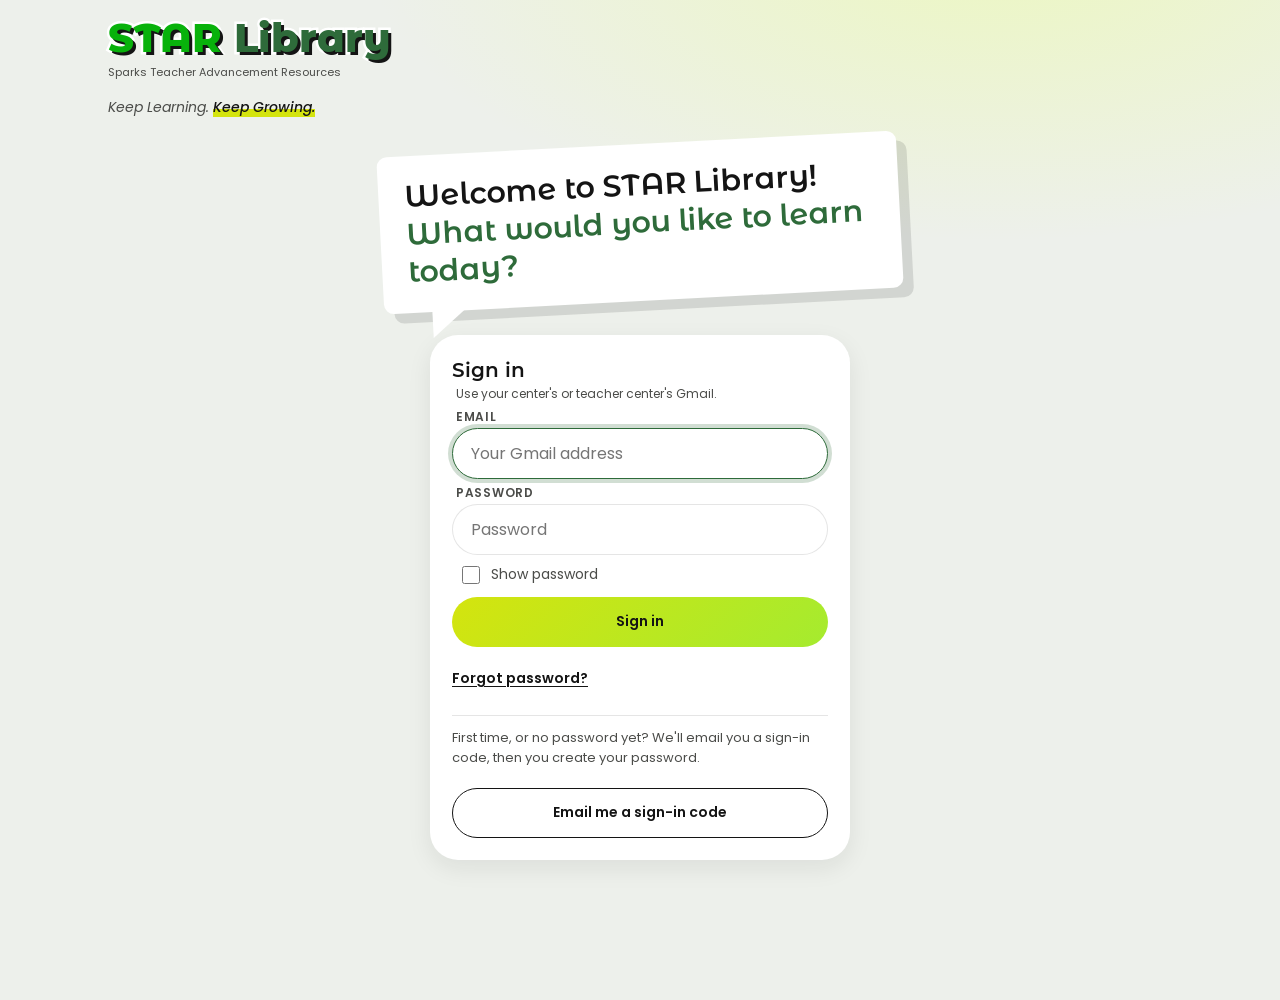
==== staging/index.html @ 4adad446 "Deploy staging c9ae829" ====
<!DOCTYPE html>
<html lang="en">
<head>
<meta charset="utf-8">
<meta name="viewport" content="width=device-width, initial-scale=1, viewport-fit=cover">
<title>STAR Library</title>
<meta name="description" content="Sparks Teacher Advancement Resources">
<meta name="theme-color" content="#1F3D2B">
<link rel="manifest" href="manifest.webmanifest">
<link rel="icon" type="image/png" href="img/favicon.png">
<link rel="apple-touch-icon" href="img/apple-touch-icon.png">
<meta name="apple-mobile-web-app-capable" content="yes">
<meta name="apple-mobile-web-app-title" content="STAR">
<link rel="preconnect" href="https://fonts.googleapis.com">
<link rel="preconnect" href="https://fonts.gstatic.com" crossorigin>
<link href="https://fonts.googleapis.com/css2?family=Montserrat+Alternates:wght@600;700;800&family=Poppins:ital,wght@0,400;0,500;0,600;0,700;1,400;1,500&display=swap" rel="stylesheet">
<script src="config.js"></script>
<script>(function(){try{var t=localStorage.getItem((window.STAR_CONFIG&&STAR_CONFIG.prefix||'starlib-')+'theme');document.documentElement.setAttribute('data-theme',t==='forest'||t==='sage'?t:'light')}catch(e){document.documentElement.setAttribute('data-theme','light')}})();</script>
<link rel="stylesheet" href="css/app.css">
<link rel="stylesheet" href="css/viewer.css">
</head>
<body>
<div class="page">
 <header class="bar">
  <a class="logo" href="#/" aria-label="STAR Library home" style="text-decoration:none"><span class="wm">STAR <span>Library</span></span><span class="full">Sparks Teacher Advancement Resources</span></a>
  <div class="me" id="me" hidden>
   <button type="button" class="av" id="av" aria-haspopup="true" aria-expanded="false" aria-controls="me-pop" aria-label="Your account"></button>
   <div class="me-pop" id="me-pop" hidden>
    <b id="me-name"></b><small id="me-email"></small>
    <div class="thm" role="radiogroup" aria-labelledby="thm-h"><span class="thm-h" id="thm-h">Theme</span>
     <button type="button" role="radio" data-t="light" aria-checked="true"><span class="sw" style="background:#EDF0EB;box-shadow:inset -10px -10px 0 #C6E625"></span>Light</button>
     <button type="button" role="radio" data-t="forest" aria-checked="false"><span class="sw" style="background:#2A4A29;box-shadow:inset -10px -10px 0 #C5D97A"></span>Forest</button>
     <button type="button" role="radio" data-t="sage" aria-checked="false"><span class="sw" style="background:#DDE7DA;box-shadow:inset -10px -10px 0 #090D08"></span>Sage</button>
    </div>
    <button type="button" class="signout" id="install-btn" hidden style="color:var(--ink)">Install STAR on this phone</button>
    <button type="button" class="signout" id="signout">Sign out</button>
   </div>
  </div>
 </header>
 <p class="motto">Keep Learning. <b>Keep Growing.</b></p>
 <p class="offline" id="offline" role="status" hidden>You're offline. You can still browse; trainings open when you're back online.</p>
 <p class="boot" id="boot" role="status">Opening STAR Library…</p>

 <section class="gate" id="gate" hidden aria-labelledby="g-h">
  <div class="bubble"><p>Welcome to STAR Library!<br><span>What would you like to learn today?</span></p></div>
  <div class="gcard">
   <form id="g1" novalidate>
    <h2 id="g-h">Sign in</h2>
    <p class="muted sm" style="margin:2px 4px 0">Use your center's or teacher center's Gmail.</p>
    <label class="lbl" for="g-email">Email</label>
    <input id="g-email" type="email" inputmode="email" autocomplete="username" placeholder="Your Gmail address">
    <label class="lbl" for="g-pw">Password</label>
    <input id="g-pw" type="password" autocomplete="current-password" placeholder="Password">
    <label class="gshow"><input type="checkbox" id="g-show"> Show password</label>
    <p class="gerr" id="g-e1" role="alert" hidden></p>
    <button type="submit" class="btn" id="g-in">Sign in</button>
    <div class="glinks"><button type="button" class="glink" id="g-forgot">Forgot password?</button></div>
    <div class="gfirst"><p style="margin:0 0 10px">First time, or no password yet? We'll email you a sign-in code, then you create your password.</p>
     <button type="button" class="btn line" id="g-send">Email me a sign-in code</button></div>
   </form>
   <form id="g2" novalidate hidden>
    <h2>Check your inbox</h2>
    <p class="muted sm" style="margin:4px"><span id="g2-why"></span> <b id="g-to"></b>. It works for 10 minutes. Check Spam if you can't see it.</p>
    <input id="g-code" class="codein" type="text" inputmode="numeric" autocomplete="one-time-code" maxlength="6" placeholder="••••••" aria-label="6-digit code">
    <p class="gerr" id="g-e2" role="alert" hidden></p><p class="gok" id="g-ok" role="status" hidden></p>
    <button type="submit" class="btn" id="g-go">Continue</button>
    <div class="glinks"><button type="button" class="glink" id="g-back">Use a different email</button><button type="button" class="glink" id="g-again">Send a new code</button></div>
   </form>
   <form id="g3" novalidate hidden>
    <h2 id="g3-h">Create your password</h2>
    <p class="muted sm" style="margin:4px">At least 8 characters. You'll use it to sign in next time.</p>
    <input id="g3-user" type="email" autocomplete="username" hidden tabindex="-1" aria-hidden="true">
    <input id="g-new" type="password" autocomplete="new-password" placeholder="New password" aria-label="New password">
    <input id="g-new2" type="password" autocomplete="new-password" placeholder="Type it again" aria-label="Type the new password again" style="margin-top:10px">
    <label class="gshow"><input type="checkbox" id="g3-show"> Show password</label>
    <p class="gerr" id="g-e3" role="alert" hidden></p>
    <button type="submit" class="btn" id="g-save">Save and sign in</button>
   </form>
  </div>
 </section>

 <main id="view" hidden></main>
</div>

<nav class="nav" id="nav" aria-label="Main menu" hidden>
 <a href="#/" data-nav="home"><svg width="22" height="22" viewBox="0 0 24 24" fill="none" stroke="currentColor" stroke-width="2" stroke-linecap="round" stroke-linejoin="round" aria-hidden="true"><path d="M3 11l9-7 9 7v9a1 1 0 01-1 1h-5v-6H9v6H4a1 1 0 01-1-1z"/></svg>Home</a>
 <a href="#/curriculum" data-nav="curriculum"><svg width="22" height="22" viewBox="0 0 24 24" fill="none" stroke="currentColor" stroke-width="2" stroke-linecap="round" stroke-linejoin="round" aria-hidden="true"><path d="M4 5h6a2 2 0 012 2v12a2 2 0 00-2-2H4zM20 5h-6a2 2 0 00-2 2v12a2 2 0 012-2h6z"/></svg>Curriculum</a>
 <a href="#/me" data-nav="me"><svg width="22" height="22" viewBox="0 0 24 24" fill="none" stroke="currentColor" stroke-width="2" stroke-linecap="round" stroke-linejoin="round" aria-hidden="true"><circle cx="12" cy="8" r="4"/><path d="M4 21c0-4 4-6 8-6s8 2 8 6"/></svg>My page</a>
</nav>

<div id="deck" role="dialog" aria-modal="true" aria-labelledby="dk-title" hidden></div>
<div class="toast" id="toast" role="status" aria-live="polite" hidden></div>

<script src="js/api.js"></script>
<script src="js/viewer.js"></script>
<script src="js/app.js"></script>
<script>
if ('serviceWorker' in navigator && location.protocol === 'https:') {
  addEventListener('load', function () { navigator.serviceWorker.register('sw.js').catch(function () {}); });
}
</script>
</body>
</html>
---- staging/css/app.css ----
/* STAR Library app. Fonts: Montserrat Alternates (logo, headings) + Poppins (everything else).
   Browsing uses the book/library look; My profile uses clean cards. Themes: Light (default), Forest, Sage. */
:root,:root[data-theme="light"]{
 --bg:radial-gradient(900px 420px at 78% -6%,#ECF7C1 0%,#ECF7C100 70%),#EDF0EB;--bgc:#EDF0EB;
 --ink:#141414;--muted:#4B4C49;--line:#1414141c;--sec:#FFFFFF;--soft:#F1F3F0;--soft2:#E4E8E0;--card:#FFFFFF;
 --brand:#2E6B3A;--deep:#1F3D2B;--deep-t:#FFFFFF;--deep-sub:#CFE3D4;--lime:#C6E625;--next:#ECF7C1;
 --btn:linear-gradient(135deg,#D4E40E,#A5EB2F);--btn-t:#141414;
 --bk:#D6EB97;--bk-t:#141414;--bk-sub:#3F4A30;--bk-soon:#F1F3F0;--bk-hi:#C6E625;--tile:#FFFFFF;
 --pe1:#F6F3EA;--pe2:#E7E3D6;--pe-line:#14141414;--fd:#D6EB97;--fd2:#B9D36E;--fd-t:#141414;
 --ok-bg:#E3F1D4;--ok-t:#1F5E14;--err:#B42318;--panel:#FFFFFF;--panel2:#F1F3F0;--sh:0 8px 24px #14141414}
:root[data-theme="forest"]{
 --bg:linear-gradient(170deg,#43623F 0%,#2A4A29 32%,#1A361B 66%,#112B12 100%);--bgc:#112B12;
 --ink:#F2F5EE;--muted:#C9D4C8;--line:#ffffff24;--sec:#1F3A20;--soft:#ffffff12;--soft2:#ffffff1f;--card:#1F3A20;
 --brand:#C5D97A;--deep:#EDF0EC;--deep-t:#12260F;--deep-sub:#4A5A48;--lime:#C5D97A;--next:#ffffff14;
 --btn:#C5D97A;--btn-t:#12260F;--bk:#3D5C3B;--bk-t:#F2F5EE;--bk-sub:#C9D4C8;--bk-soon:#2A452A;--bk-hi:#5E8A3A;--tile:#E3EADB;
 --pe1:#4B6A48;--pe2:#2F4D2D;--pe-line:#ffffff24;--fd:#4A6A47;--fd2:#2F4D2D;--fd-t:#F2F5EE;
 --ok-bg:#C5D97A;--ok-t:#12260F;--err:#FFB4A8;--panel:#1B331C;--panel2:#132713;--sh:none;color-scheme:dark}
:root[data-theme="sage"]{
 --bg:radial-gradient(900px 520px at 85% 0%,#EAF3E4 0%,#EAF3E400 70%),linear-gradient(180deg,#E3ECDF 0%,#D6E2D2 100%);--bgc:#D6E2D2;
 --ink:#090D08;--muted:#3A4437;--line:#090D081c;--sec:#F5FAF6;--soft:#E3ECDF;--soft2:#D5E0D2;--card:#FFFFFF;
 --brand:#486509;--deep:#090D08;--deep-t:#FFFFFF;--deep-sub:#B8C2B4;--lime:#A9EB02;--next:#E3ECDF;
 --btn:#090D08;--btn-t:#FFFFFF;--bk:#F5FAF6;--bk-t:#090D08;--bk-sub:#3A4437;--bk-soon:#E3ECDF;--bk-hi:#A9EB02;--tile:#E3ECDF;
 --pe1:#FFFFFFbf;--pe2:#FFFFFF73;--pe-line:#090D080f;--fd:#090D08;--fd2:#2A3527;--fd-t:#FFFFFF;
 --ok-bg:#E3ECDF;--ok-t:#486509;--err:#B42318;--panel:#F5FAF6;--panel2:#E3ECDF;--sh:0 10px 30px #090D080f}
*,*::before,*::after{box-sizing:border-box}
html,body{margin:0}
body{font-family:'Poppins',system-ui,sans-serif;color:var(--ink);background:var(--bg);background-color:var(--bgc);background-attachment:fixed;min-height:100vh;min-height:100dvh;-webkit-tap-highlight-color:transparent}
body.modal{overflow:hidden}
[hidden]{display:none!important}
button,input,select,textarea{font:inherit;color:inherit}
a{color:var(--brand)}
:focus-visible{outline:3px solid var(--brand);outline-offset:3px}
.disp{font-family:'Montserrat Alternates','Poppins',sans-serif}
.sr{position:absolute;width:1px;height:1px;overflow:hidden;clip:rect(0 0 0 0);white-space:nowrap}
.page{max-width:1100px;margin:0 auto;padding:max(14px,env(safe-area-inset-top)) max(14px,env(safe-area-inset-right)) calc(110px + env(safe-area-inset-bottom)) max(14px,env(safe-area-inset-left));display:flex;flex-direction:column;gap:16px}

/* header */
.bar{display:flex;align-items:flex-start;justify-content:space-between;gap:12px;padding:4px 4px 0}
.logo{display:flex;flex-direction:column;gap:2px;background:none;border:0;padding:0;cursor:pointer;text-align:left}
.wm{font:800 clamp(28px,5vw,40px)/1 'Montserrat Alternates',sans-serif;color:#08B20B;-webkit-text-stroke:5px #fff;paint-order:stroke fill;text-shadow:3px 3px 0 #141414}
.wm span{color:#2E6B3A}
.full{font-size:11px;color:var(--muted);margin-top:4px}
.motto{margin:0 4px;font-style:italic;font-size:14px;color:var(--muted)}
.motto b{font-weight:500;color:var(--ink);background:linear-gradient(transparent 62%,#D4E40E 62%)}
:root[data-theme="forest"] .motto b{background:none;color:var(--lime)}
.av{width:44px;height:44px;border-radius:50%;border:0;background:var(--btn);color:var(--btn-t);font-weight:600;font-size:14px;cursor:pointer;flex:none}
.me{position:relative}
.me-pop{position:absolute;right:0;top:calc(100% + 8px);z-index:20;background:var(--card);color:var(--ink);border-radius:18px;box-shadow:0 14px 34px #0004;padding:14px 16px;min-width:250px;display:flex;flex-direction:column;gap:2px}
.me-pop small{color:var(--muted);overflow-wrap:anywhere}
.thm{margin-top:12px;padding-top:10px;border-top:1px solid var(--line);display:flex;flex-direction:column;gap:4px}
.thm-h,.lbl{font-size:12px;font-weight:600;letter-spacing:.06em;text-transform:uppercase;color:var(--muted);margin:0}
.thm button{border:0;border-radius:12px;padding:6px 8px;min-height:44px;display:flex;align-items:center;gap:10px;background:none;text-align:left;cursor:pointer}
.thm button[aria-checked="true"]{background:var(--soft);font-weight:600}
.sw{width:28px;height:28px;border-radius:50%;flex:none;box-shadow:inset 0 0 0 1px #0002}
.signout{margin-top:10px;border:0;border-top:1px solid var(--line);background:none;padding:10px 0 0;text-align:left;font-weight:600;color:var(--err);cursor:pointer;min-height:44px}

/* sections */
.sec{background:var(--sec);border-radius:28px;padding:20px 18px;display:flex;flex-direction:column;gap:14px;box-shadow:var(--sh)}
.sec-h{margin:0;font:600 21px/1.2 'Montserrat Alternates',sans-serif}
.sec-h.u::after{content:'';display:block;width:56px;height:5px;border-radius:9px;background:var(--btn);margin-top:8px}
h1.big{margin:0;font:700 clamp(26px,4vw,34px)/1.1 'Montserrat Alternates',sans-serif}
h1.big em{font-style:normal;color:var(--brand)}
.muted{color:var(--muted)}
.sm{font-size:12px}

/* search + chips */
.srch{position:relative}
.srch label{display:flex;align-items:center;gap:10px;background:var(--soft);border-radius:99px;padding:0 8px 0 18px;min-height:52px}
.srch input{flex:1;border:0;outline:0;background:transparent;font-size:15px;min-width:0}
.srch svg{flex:none;color:var(--brand)}
.clr{width:40px;height:40px;border-radius:50%;border:0;background:var(--soft2);cursor:pointer}
.res{position:absolute;z-index:15;left:0;right:0;top:calc(100% + 6px);background:var(--card);border-radius:18px;box-shadow:0 16px 40px #0003;padding:6px;max-height:60vh;overflow:auto;display:flex;flex-direction:column}
.res a{display:grid;grid-template-columns:62px 1fr auto;gap:10px;align-items:center;padding:10px;border-radius:12px;text-decoration:none;color:var(--ink);min-height:44px}
.res a:hover,.res a.on{background:var(--soft)}
.res .none{padding:14px;color:var(--muted)}
.code{font-size:12px;font-weight:700;color:var(--brand)}
.chips{display:flex;flex-wrap:wrap;gap:6px;align-items:center}
.chip{min-height:36px;padding:0 14px;border-radius:99px;border:0;background:var(--soft);font-size:13px;font-weight:500;cursor:pointer;text-decoration:none;color:var(--ink);display:inline-flex;align-items:center}
.chip.on{background:var(--ink);color:var(--sec)}
.tag{font-size:12px;background:var(--soft);border-radius:99px;padding:4px 10px;white-space:nowrap}
.tag.dark{background:var(--deep);color:var(--deep-t);font-weight:700}
.st{font-size:11px;font-weight:600;border-radius:99px;padding:3px 9px;white-space:nowrap;background:var(--ok-bg);color:var(--ok-t)}
.st.soon{background:var(--soft2);color:var(--muted)}

/* buttons */
.btn{display:inline-flex;align-items:center;justify-content:center;gap:6px;min-height:44px;padding:0 20px;border-radius:99px;border:0;background:var(--btn);color:var(--btn-t);font-weight:600;font-size:14px;text-decoration:none;cursor:pointer}
.btn.line{background:none;border:1.5px solid var(--ink);color:var(--ink)}
.btn.soft{background:var(--soft);color:var(--ink);border:1.5px solid var(--line)}
.btn:disabled{opacity:.55;cursor:default}
.back{align-self:flex-start}
.crumbs{font-size:12px;color:var(--muted)}
.crumbs a{color:var(--muted)}
.ibtn{width:44px;height:44px;border-radius:50%;border:1.5px solid var(--line);background:var(--card);display:grid;place-items:center;cursor:pointer;flex:none;color:var(--ink)}
.ibtn[aria-pressed="true"]{background:var(--ink);color:var(--sec);border-color:var(--ink)}

/* books */
.book{position:relative;display:block;text-decoration:none;color:var(--bk-t);transition:transform .25s cubic-bezier(.2,.8,.2,1);--rad:8px 14px 14px 8px;--d:5px}
.book:hover{transform:translateY(-4px)}
.book .bk,.book .pg{position:absolute;border-radius:var(--rad);border:1px solid var(--pe-line);pointer-events:none}
.book .bk{top:4px;bottom:4px;left:calc(var(--d)*2);right:calc(var(--d)*-2);background:var(--pe2)}
.book .pg{top:2px;bottom:2px;left:var(--d);right:calc(var(--d)*-1);background:repeating-linear-gradient(90deg,var(--pe1) 0 3px,var(--pe2) 3px 4px)}
.book .cv{position:absolute;inset:0;border-radius:var(--rad);background:var(--bk);box-shadow:0 10px 22px #1414141f,inset 5px 0 0 #00000012;padding:12px 11px 11px 14px;display:flex;flex-direction:column;gap:5px;overflow:hidden}
.book .win{flex:none;height:42%;border-radius:10px;background:var(--tile);display:grid;place-items:center;overflow:hidden}
.book .win img{width:100%;height:100%;object-fit:cover}
.book .win svg{width:46%;height:70%}
.book .tt{font:700 13px/1.22 'Montserrat Alternates',sans-serif;display:-webkit-box;-webkit-line-clamp:4;-webkit-box-orient:vertical;overflow:hidden}
.book .sub{margin-top:auto;font-size:11px;line-height:1.3;color:var(--bk-sub)}
.book .bcode{font-size:11px;font-weight:700;color:var(--bk-sub)}
.book .st{margin-top:auto;align-self:flex-start;background:var(--tile);color:var(--ok-t)}
.book.soon .cv{background:var(--bk-soon)}
.book.soon .st{background:var(--soft2);color:var(--muted)}
.book.hi .cv{background:var(--bk-hi)}
.shelf{display:grid;grid-template-columns:repeat(auto-fill,minmax(104px,1fr));gap:24px 22px;padding:2px 14px 4px 2px}
.shelf .book{height:168px}
.shelf.big{grid-template-columns:repeat(auto-fill,minmax(140px,1fr))}
.shelf.big .book{height:214px}
.shelf.big .book .win{height:34%}
.shelf.big .book .tt{-webkit-line-clamp:3}
.ledge{height:18px;margin:6px -4px 0;border-radius:6px;background:linear-gradient(var(--sec),var(--soft));box-shadow:0 10px 16px #1414141f}
.feat{width:210px;height:290px;align-self:center;--d:8px}
.feat .cv{background:var(--deep);color:var(--deep-t);padding:20px 18px}
.feat .tt{font-size:16px;-webkit-line-clamp:3}
.feat .ribbon{position:absolute;top:14px;left:-2px;background:var(--btn);color:var(--btn-t);font-size:11px;font-weight:700;letter-spacing:.08em;text-transform:uppercase;padding:4px 10px 4px 14px;border-radius:0 99px 99px 0}
.feat .win{height:86px;margin-top:22px;background:#2E6B3A}
.feat .bcode{color:var(--lime)}
.feat .sub{color:var(--deep-sub);margin-top:0}
.feat .go{margin-top:auto;align-self:flex-start;background:var(--btn);color:var(--btn-t);font-size:12px;font-weight:600;border-radius:99px;padding:6px 14px}
.mini{display:flex;flex-direction:column;gap:6px;padding:10px;border-radius:16px;background:var(--soft);text-decoration:none;color:var(--ink)}
.mini .th{height:70px;border-radius:10px;background:var(--tile);display:grid;place-items:center;overflow:hidden}
.mini .th img{width:100%;height:100%;object-fit:cover}
.mini b{font:700 13px/1.25 'Montserrat Alternates',sans-serif}
.grid2{display:grid;grid-template-columns:repeat(2,minmax(0,1fr));gap:10px}
.rows{display:flex;flex-direction:column;gap:10px}
.row{display:grid;grid-template-columns:52px 1fr auto;gap:10px;align-items:center;padding:12px;border-radius:16px;background:var(--soft);text-decoration:none;color:var(--ink);min-height:44px}
.row .ic{width:52px;height:44px;border-radius:12px;background:var(--tile);display:grid;place-items:center;font-size:10px;font-weight:700;color:var(--brand);text-align:center;line-height:1.1}
.row b{font:700 13px/1.25 'Montserrat Alternates',sans-serif}

/* folders */
.folders{display:grid;grid-template-columns:repeat(auto-fill,minmax(260px,1fr));gap:16px}
.fd{position:relative;display:block;height:170px;text-decoration:none;color:var(--fd-t)}
.fd svg.f{position:absolute;inset:0;width:100%;height:100%}
.fd .papers{position:absolute;left:9%;right:14%;top:5%;height:46%}
.fd .papers i{position:absolute;inset:0;border-radius:8px;box-shadow:0 2px 6px #0002;transition:transform .3s}
.fd .papers i:nth-child(1){background:#DCEBFF;transform:rotate(-7deg) translate(-4%,6%)}
.fd .papers i:nth-child(2){background:#E3F1D4;transform:rotate(4deg) translate(6%,2%)}
.fd .papers i:nth-child(3){background:#FFFFFF}
.fd:hover .papers i:nth-child(3){transform:translateY(-8%)}
.fd .lbl2{position:absolute;left:8%;right:30%;bottom:12%;display:flex;flex-direction:column;gap:3px}
.fd .lbl2 b{font:700 18px/1.2 'Montserrat Alternates',sans-serif}
.fd .lbl2 small{font-size:12px;opacity:.9}
.fd .go{position:absolute;right:7%;bottom:12%;height:40px;border-radius:99px;background:#FFFFFF;color:#141414;display:flex;align-items:center;gap:4px;padding:0 14px;font-weight:600;font-size:13px;box-shadow:0 4px 10px #0002}
.fd .go.act{background:var(--btn);color:var(--btn-t)}
.tabs{display:flex;gap:6px;flex-wrap:wrap}
.vh{display:flex;align-items:center;gap:12px}
.badge{width:56px;height:56px;border-radius:16px;background:var(--tile);display:grid;place-items:center;flex:none}
.badge svg{width:38px;height:38px}

/* module page */
.box{background:var(--soft);border-radius:18px;padding:14px;display:flex;flex-direction:column;gap:8px}
.sk{display:grid;grid-template-columns:76px 1fr auto;gap:8px;align-items:center;font-size:13px;padding:7px 0;border-top:1px solid var(--line)}
.sk .tag{background:var(--card)}
.pre{display:inline-flex;align-items:center;gap:6px;min-height:40px;padding:0 12px;border-radius:12px;background:var(--card);color:var(--ink);font-size:13px;text-decoration:none}

/* cards (My profile) */
.card{background:var(--card);border-radius:20px;padding:16px;display:flex;flex-direction:column;gap:10px;box-shadow:var(--sh)}
.note{display:flex;gap:10px;align-items:flex-start;background:var(--next);border-radius:16px;padding:12px 14px;font-size:13px;line-height:1.5}

/* bottom menu */
.nav{position:fixed;z-index:10;left:50%;transform:translateX(-50%);bottom:max(14px,env(safe-area-inset-bottom));width:min(440px,calc(100% - 24px));display:flex;justify-content:space-around;background:var(--card);border-radius:24px;padding:8px 4px;box-shadow:0 8px 24px #14141426}
.nav a{display:flex;flex-direction:column;align-items:center;gap:2px;font-size:11px;font-weight:500;color:var(--muted);text-decoration:none;min-width:64px;min-height:44px;justify-content:center}
.nav a[aria-current="page"]{color:var(--ink)}
.nav a[aria-current="page"] svg{color:var(--brand)}

/* sign-in */
.gate{display:flex;flex-direction:column;align-items:center;gap:34px;padding:10px 0 30px}
.bubble{position:relative;transform:rotate(-3deg);background:#fff;color:#141414;border-radius:10px;padding:22px 26px;max-width:520px;box-shadow:10px 10px 0 #1414141f}
.bubble::after{content:'';position:absolute;left:48px;bottom:-26px;border-right:34px solid transparent;border-top:28px solid #fff}
.bubble p{margin:0;font:600 clamp(22px,4vw,30px)/1.25 'Montserrat Alternates',sans-serif}
.bubble span{color:#2E6B3A}
.gcard{background:var(--sec);border-radius:28px;padding:22px;width:min(420px,100%);display:flex;flex-direction:column;gap:6px;box-shadow:var(--sh)}
.gcard h2{margin:0;font:600 20px/1.3 'Montserrat Alternates',sans-serif}
.gcard .lbl{margin:10px 4px 4px}
.gcard input[type=email],.gcard input[type=password],.gcard input[type=text]{width:100%;min-height:50px;font-size:16px;padding:12px 18px;border-radius:99px;border:1.5px solid var(--line);background:var(--card)}
.gcard input:focus{outline:none;border-color:var(--brand);box-shadow:0 0 0 4px color-mix(in srgb,var(--brand) 22%,transparent)}
.gcard input.codein{letter-spacing:.45em;text-align:center;font-weight:600;font-size:20px}
.gcard .btn{width:100%;margin-top:10px;min-height:50px}
.gerr{color:var(--err);font-size:14px;margin:6px 4px 0}
.gok{color:var(--brand);font-size:14px;margin:6px 4px 0}
.glinks{display:flex;justify-content:space-between;gap:8px;margin-top:10px;flex-wrap:wrap}
.glink{background:none;border:0;padding:6px 0;font-weight:600;font-size:14px;text-decoration:underline;text-underline-offset:3px;cursor:pointer;color:var(--ink);min-height:44px}
.gfirst{border-top:1px solid var(--line);margin-top:14px;padding-top:12px;font-size:13px;color:var(--muted)}
.gshow{display:flex;align-items:center;gap:8px;margin:8px 6px 0;font-size:14px;color:var(--muted);cursor:pointer}
.gshow input{width:18px;height:18px;accent-color:var(--brand)}
.boot{margin:60px auto;text-align:center;color:var(--muted)}
.toast{position:fixed;z-index:40;left:50%;transform:translateX(-50%);bottom:calc(96px + env(safe-area-inset-bottom));background:#141414;color:#fff;border-radius:99px;padding:10px 18px;font-size:14px;box-shadow:0 10px 26px #0005;max-width:calc(100% - 32px);text-align:center}
.install{display:flex;align-items:center;gap:12px}
.offline{background:#FFF4D6;color:#5C4500;border-radius:14px;padding:10px 14px;font-size:13px}

@media (min-width:760px){
 .shelf{grid-template-columns:repeat(auto-fill,minmax(130px,1fr))}
 .shelf .book{height:190px}
 .home-top{display:grid;grid-template-columns:minmax(0,1.2fr) auto;gap:24px;align-items:center}
}
@media (prefers-reduced-motion:reduce){.book,.fd .papers i{transition:none}.book:hover{transform:none}}
---- staging/css/viewer.css ----
/* Slide viewer (carried over from STAR Library 1, same behaviour). */
#deck{position:fixed;inset:0;z-index:30;display:flex;align-items:center;justify-content:center;padding:max(10px,env(safe-area-inset-top)) max(10px,env(safe-area-inset-right)) max(10px,env(safe-area-inset-bottom)) max(10px,env(safe-area-inset-left));background:#06181acc;backdrop-filter:blur(3px)}
#deck[hidden]{display:none!important}
.dk{position:relative;background:var(--panel);color:var(--ink);width:min(1180px,100%);height:min(860px,100%);border-radius:24px;display:flex;flex-direction:column;overflow:hidden;box-shadow:0 20px 60px #0007}
.dk-top{display:flex;align-items:center;gap:10px;padding:10px 12px;border-bottom:1px solid var(--line);flex-wrap:wrap}
.dk-head{flex:1;min-width:0}
.dk-head small{font-size:12px;font-weight:700;color:var(--brand)}
.dk-head h2{margin:2px 0 0;font:600 clamp(16px,2.2vw,22px)/1.2 'Montserrat Alternates',sans-serif}
.dk-head p{margin:2px 0 0;font-size:12px;color:var(--muted)}
.dk-x{border:0;background:var(--panel2);border-radius:50%;width:44px;height:44px;font-size:18px;cursor:pointer;flex:none;color:var(--ink)}
.dk-acts{display:flex;gap:8px;position:relative}
.dk-lk{position:relative;width:44px;height:44px;border-radius:50%;border:1.5px solid var(--ink);background:none;color:var(--ink);cursor:pointer;display:grid;place-items:center}
.dk-lk svg{width:20px;height:20px}
.dk-lk[aria-pressed="true"],.dk-lk[aria-expanded="true"]{background:var(--ink);color:var(--panel)}
.dk-lk i{position:absolute;top:-4px;right:-4px;min-width:20px;height:20px;border-radius:99px;background:var(--btn);color:var(--btn-t);font:700 11px/20px 'Poppins',sans-serif;font-style:normal;text-align:center;padding:0 5px}
.dk-pop{position:absolute;z-index:5;top:calc(100% + 8px);right:0;width:max-content;max-width:min(300px,80vw);background:var(--panel);border-radius:16px;box-shadow:0 14px 34px #0004;padding:8px;display:flex;flex-direction:column;gap:6px}
.dk-vid,.dk-lnk{font-weight:600;font-size:14px;text-decoration:none;border-radius:99px;padding:9px 14px;display:inline-flex;align-items:center;gap:6px;min-height:40px}
.dk-vid{background:#E32D2D;color:#fff}
.dk-lnk{background:var(--panel);color:var(--ink);border:1.5px solid var(--ink)}
.dk-body{flex:1;min-height:0;display:flex}
.dk-stage{flex:1;min-width:0;position:relative;display:flex;align-items:center;justify-content:center;padding:14px 64px;background:var(--panel2);overflow:hidden}
.dk-stage .base{max-width:100%;max-height:100%;border-radius:10px;box-shadow:0 8px 24px #0003;background:#fff;position:relative;z-index:1}
.dk-arrow{position:absolute;z-index:2;top:50%;transform:translateY(-50%);width:48px;height:48px;border-radius:50%;border:0;background:var(--ink);color:var(--panel);font-size:26px;line-height:1;cursor:pointer;box-shadow:0 4px 12px #0003}
.dk-arrow:disabled{opacity:.25;cursor:default}
.dk-arrow.l{left:10px}.dk-arrow.r{right:10px}
.dk-stage.wait::after{content:'Loading…';position:absolute;z-index:3;left:50%;top:50%;transform:translate(-50%,-50%);background:var(--panel);border-radius:99px;padding:6px 16px;font-size:14px;color:var(--muted);box-shadow:0 4px 12px #0002}
.dk-stage.bad::after{content:'This slide did not load. Tap an arrow to try again.';position:absolute;z-index:3;left:50%;top:50%;transform:translate(-50%,-50%);background:var(--panel);border-radius:14px;padding:8px 16px;font-size:14px;color:var(--err);text-align:center}
.dk-panel{width:min(360px,40%);border-left:1px solid var(--line);overflow:auto;padding:14px 16px;font-size:14px;line-height:1.55}
.dk-panel h3{margin:0 0 8px;font:600 17px 'Montserrat Alternates',sans-serif}
.dk-panel .hint{color:var(--muted);font-style:italic;margin:0 0 10px;font-size:13px}
.dk-panel .note{white-space:pre-line}
.dk-bar{display:flex;flex-wrap:wrap;align-items:center;gap:8px;padding:10px 12px;border-top:1px solid var(--line)}
.dk-bar .sp{flex:1}
.dk-btn{min-height:44px;padding:0 14px;border-radius:99px;border:1.5px solid var(--ink);background:none;color:var(--ink);font:500 14px 'Poppins',sans-serif;cursor:pointer}
.dk-btn[aria-pressed="true"]{background:var(--ink);color:var(--panel)}
.dk-btn.done-off{background:var(--btn);border-color:transparent;color:var(--btn-t)}
.dk-jump{display:flex;align-items:center;gap:6px;font-size:14px}
.dk-jump input{width:4.2em;min-height:44px;border-radius:12px;border:1.5px solid var(--ink);background:var(--panel);text-align:center}
.dk-grid{display:grid;grid-template-columns:repeat(auto-fill,minmax(150px,1fr));gap:10px;padding:14px;overflow:auto;flex:1;min-height:0;background:var(--panel2)}
.dk-grid button{border:2px solid transparent;border-radius:10px;padding:0;background:#fff;cursor:pointer;position:relative;overflow:hidden;aspect-ratio:16/9}
.dk-grid button[aria-current="true"]{border-color:var(--brand)}
.dk-grid img{width:100%;height:100%;object-fit:cover;display:block}
.dk-grid span{position:absolute;left:6px;top:6px;background:#141414cc;color:#fff;border-radius:99px;font-size:12px;padding:0 7px}
.dk-empty{max-width:440px;text-align:center;padding:10px}
.dk-empty .big{width:88px;height:100px;margin:0 auto 8px}
.dk-empty .big svg{width:100%;height:100%}
.dk-empty h3{margin:0 0 6px;font:600 22px 'Montserrat Alternates',sans-serif}
.dk-empty p{margin:0 0 14px;color:var(--muted);line-height:1.5}
.dk-end{position:relative;z-index:2;background:var(--panel);border-radius:22px;padding:22px 20px 18px;max-width:520px;width:100%;text-align:center;box-shadow:0 10px 30px #0003;max-height:100%;overflow:auto}
.dk-end .yay{font:700 34px/1 'Montserrat Alternates',sans-serif;color:var(--brand)}
.dk-end h3{margin:6px 0 4px;font:600 24px 'Montserrat Alternates',sans-serif}
.dk-end p{margin:0 0 14px;color:var(--muted);line-height:1.5}
.dk-end h4{margin:0 0 10px;font:600 15px 'Montserrat Alternates',sans-serif;color:var(--brand)}
.dk-end .recs{display:grid;grid-template-columns:repeat(2,minmax(0,1fr));gap:10px;text-align:left}
.dk-end .row2{display:flex;gap:8px;justify-content:center;flex-wrap:wrap;margin-top:16px}
.qa{border:1px solid var(--line);border-radius:14px;padding:10px 12px;margin:0 0 10px}
.qa .meta{font-size:12px;color:var(--muted)}
.qa .ans{margin-top:8px;background:var(--panel2);border-radius:10px;padding:8px 10px}
.qa .wait{margin-top:6px;font-style:italic;color:var(--muted);font-size:13px}
.ask textarea{width:100%;min-height:76px;border-radius:12px;border:1.5px solid var(--line);background:var(--panel);padding:8px 10px;resize:vertical}
.ask .row2{display:flex;flex-wrap:wrap;align-items:center;gap:8px;margin-top:6px}
.dk .err{color:var(--err);font-size:14px;margin:6px 0 0}
/* page flip */
.turn{position:absolute;z-index:1;transform-origin:left center;backface-visibility:hidden;-webkit-backface-visibility:hidden;border-radius:10px;pointer-events:none;will-change:transform;animation:pfwd .9s cubic-bezier(.4,0,.2,1) forwards}
.turn img{display:block;width:100%;height:100%;border-radius:inherit;background:#fff;box-shadow:0 8px 24px #0003}
.turn::after{content:'';position:absolute;inset:0;border-radius:inherit;background:linear-gradient(90deg,#0000 30%,#00000014 65%,#00000059);opacity:0;animation:psh .9s ease-in-out forwards}
.turn.back{animation-name:pback}.turn.back::after{animation-name:pshb}
@keyframes pfwd{0%{transform:perspective(1700px) rotateY(0)}18%{transform:perspective(1700px) rotateY(-14deg) skewY(-.6deg)}55%{transform:perspective(1700px) rotateY(-92deg) skewY(-1.8deg)}100%{transform:perspective(1700px) rotateY(-180deg)}}
@keyframes pback{0%{transform:perspective(1700px) rotateY(-180deg)}45%{transform:perspective(1700px) rotateY(-88deg) skewY(-1.8deg)}82%{transform:perspective(1700px) rotateY(-10deg) skewY(-.5deg)}100%{transform:perspective(1700px) rotateY(0)}}
@keyframes psh{0%{opacity:0}55%{opacity:1}100%{opacity:1}}
@keyframes pshb{0%{opacity:1}45%{opacity:1}100%{opacity:0}}
@media (prefers-reduced-motion:reduce){.turn,.turn::after{animation-duration:.01s}}
/* full screen: the slide fills the screen; buttons float on top */
#deck.max,#deck:fullscreen{padding:0;background:#000}
#deck.max .dk,#deck:fullscreen .dk{width:100%;height:100%;border-radius:0;background:#000}
#deck.max .dk-body,#deck:fullscreen .dk-body{position:absolute;inset:0}
#deck.max .dk-stage,#deck:fullscreen .dk-stage{padding:0;background:#000}
#deck.max .dk-stage .base,#deck:fullscreen .dk-stage .base{width:100%;height:100%;max-width:none;max-height:none;object-fit:contain;border-radius:0;box-shadow:none;background:none}
#deck.max .dk-top,#deck:fullscreen .dk-top{position:absolute;z-index:3;top:10px;right:64px;padding:0;border:0;background:none}
#deck.max .dk-head,#deck:fullscreen .dk-head,#deck.max .dk-x,#deck:fullscreen .dk-x,#deck.max .dk-mine,#deck:fullscreen .dk-mine{display:none}
#deck.max .dk-bar,#deck:fullscreen .dk-bar{position:absolute;z-index:3;left:0;right:0;bottom:0;border:0;background:linear-gradient(#0000,#00000040);padding:10px 14px max(10px,env(safe-area-inset-bottom))}
#deck.max .dk-btn,#deck:fullscreen .dk-btn,#deck.max .dk-lk,#deck:fullscreen .dk-lk,#deck.max .dk-arrow,#deck:fullscreen .dk-arrow,#deck.max .dk-jump input,#deck:fullscreen .dk-jump input{background:#16301F55;color:#fff;border:1.5px solid #ffffffa6;box-shadow:none}
#deck.max .dk-jump,#deck:fullscreen .dk-jump{color:#fff}
#deck.max .dk-panel,#deck:fullscreen .dk-panel{position:absolute;z-index:3;top:66px;right:14px;bottom:78px;width:min(360px,calc(100% - 28px));border:0;border-radius:18px;background:color-mix(in srgb,var(--panel) 92%,transparent)}
#deck.max .dk-grid,#deck:fullscreen .dk-grid{position:absolute;z-index:2;inset:0 0 72px 0}
.dk-fsx{display:none;position:absolute;z-index:4;top:10px;right:10px;width:44px;height:44px;border-radius:50%;border:0;background:#ffffff33;color:#fff;font-size:18px;cursor:pointer}
#deck.max .dk-fsx,#deck:fullscreen .dk-fsx{display:block}
@media (orientation:portrait) and (max-width:760px){#deck.max .dk,#deck:fullscreen .dk{position:absolute;top:50%;left:50%;width:100vh;width:100dvh;height:100vw;height:100dvw;transform:translate(-50%,-50%) rotate(90deg)}}
@media (max-width:760px){
 .dk-stage{padding:10px 8px 64px}
 .dk-arrow{top:auto;bottom:8px;transform:none}
 .dk-body{flex-direction:column}
 .dk-panel{width:100%;border-left:0;border-top:1px solid var(--line);max-height:45%}
 .dk-bar .sp{display:none}
 .dk-bar .tx{display:none}
 .dk-end .recs{grid-template-columns:1fr}
}
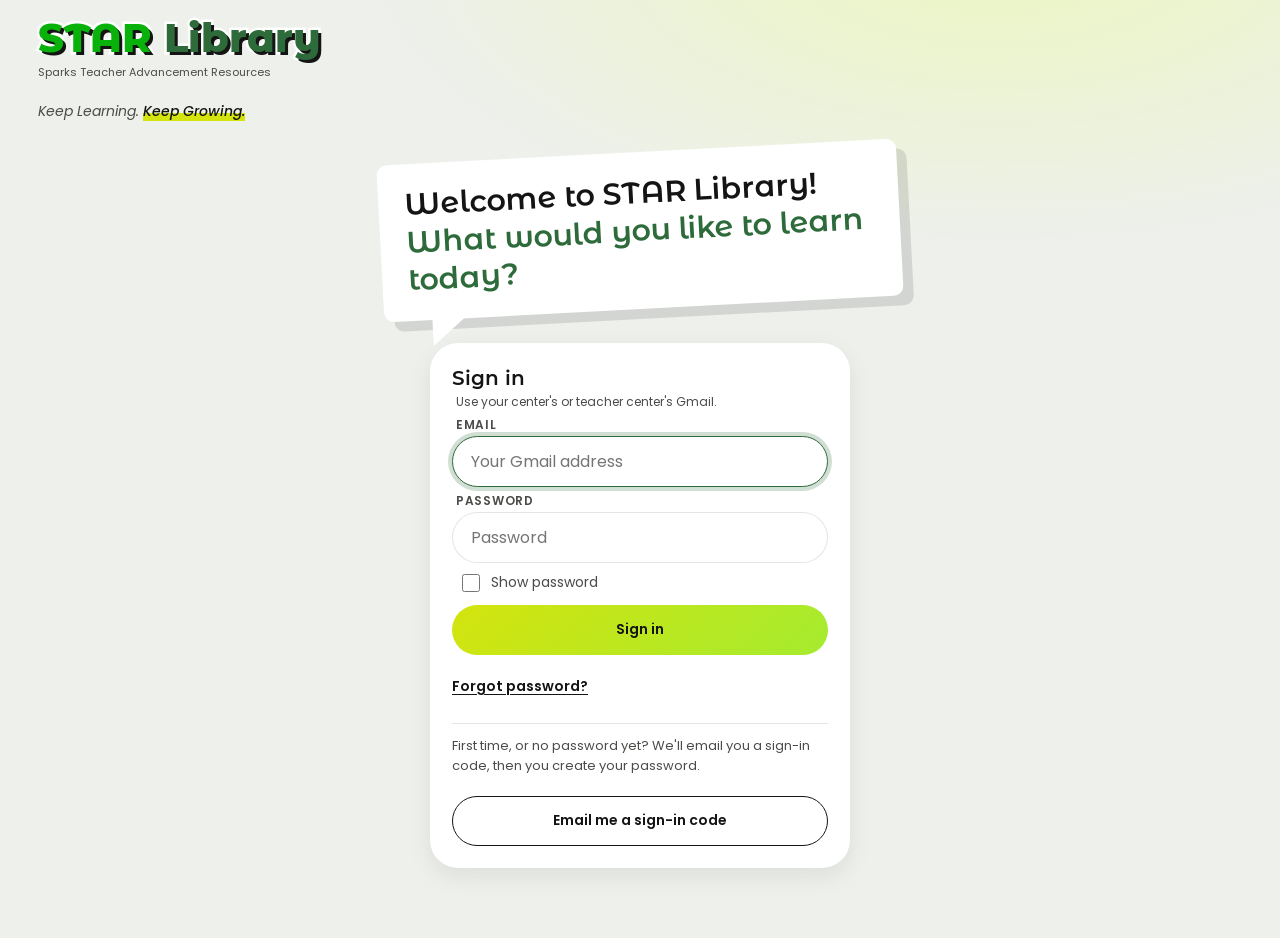
==== commit 20b6b3f7: "Deploy staging b462a15" ====
--- a/staging/index.html
+++ b/staging/index.html
@@ -86,6 +86,8 @@
  <a href="#/" data-nav="home"><svg width="22" height="22" viewBox="0 0 24 24" fill="none" stroke="currentColor" stroke-width="2" stroke-linecap="round" stroke-linejoin="round" aria-hidden="true"><path d="M3 11l9-7 9 7v9a1 1 0 01-1 1h-5v-6H9v6H4a1 1 0 01-1-1z"/></svg>Home</a>
  <a href="#/curriculum" data-nav="curriculum"><svg width="22" height="22" viewBox="0 0 24 24" fill="none" stroke="currentColor" stroke-width="2" stroke-linecap="round" stroke-linejoin="round" aria-hidden="true"><path d="M4 5h6a2 2 0 012 2v12a2 2 0 00-2-2H4zM20 5h-6a2 2 0 00-2 2v12a2 2 0 012-2h6z"/></svg>Curriculum</a>
  <a href="#/me" data-nav="me"><svg width="22" height="22" viewBox="0 0 24 24" fill="none" stroke="currentColor" stroke-width="2" stroke-linecap="round" stroke-linejoin="round" aria-hidden="true"><circle cx="12" cy="8" r="4"/><path d="M4 21c0-4 4-6 8-6s8 2 8 6"/></svg>My page</a>
+ <a href="#/team" data-nav="team" hidden><svg width="22" height="22" viewBox="0 0 24 24" fill="none" stroke="currentColor" stroke-width="2" stroke-linecap="round" stroke-linejoin="round" aria-hidden="true"><circle cx="9" cy="8" r="3.5"/><circle cx="17" cy="9" r="2.5"/><path d="M2 20c0-3.5 3-5.5 7-5.5s7 2 7 5.5M16 14.5c3 0 6 1.5 6 4.5"/></svg>Team</a>
+ <a href="#/edit" data-nav="edit" hidden><svg width="22" height="22" viewBox="0 0 24 24" fill="none" stroke="currentColor" stroke-width="2" stroke-linecap="round" stroke-linejoin="round" aria-hidden="true"><path d="M4 20h4L19 9l-4-4L4 16z"/><path d="M13.5 6.5l4 4"/></svg>Editor</a>
 </nav>
 
 <div id="deck" role="dialog" aria-modal="true" aria-labelledby="dk-title" hidden></div>
@@ -93,6 +95,7 @@
 
 <script src="js/api.js"></script>
 <script src="js/viewer.js"></script>
+<script src="js/more.js"></script>
 <script src="js/app.js"></script>
 <script>
 if ('serviceWorker' in navigator && location.protocol === 'https:') {
--- a/staging/css/app.css
+++ b/staging/css/app.css
@@ -196,9 +196,110 @@
 .install{display:flex;align-items:center;gap:12px}
 .offline{background:#FFF4D6;color:#5C4500;border-radius:14px;padding:10px 14px;font-size:13px}
 
+/* profile, test, team, editor */
+.dl{display:flex;flex-direction:column;gap:6px;padding:9px 0;border-top:1px solid var(--line)}
+.dl .dt{display:flex;justify-content:space-between;gap:8px;font-size:14px;font-weight:500}
+.dl .ev{font-size:12px;color:var(--muted);white-space:nowrap}
+.lvbar{display:grid;grid-template-columns:repeat(4,minmax(0,1fr));gap:4px}
+.lvbar i{height:8px;border-radius:99px;background:var(--soft2)}
+.lvbar i.f{background:var(--brand)}
+.tlist{display:flex;flex-direction:column}
+.trow{display:flex;align-items:center;justify-content:space-between;gap:10px;padding:10px 0;border-top:1px solid var(--line);font-size:14px}
+.trow .btn{min-height:40px;padding:0 16px}
+.prog{height:8px;border-radius:99px;background:var(--soft2);overflow:hidden}
+.prog i{display:block;height:100%;background:var(--brand);border-radius:inherit}
+.tq{max-width:720px;width:100%;margin:0 auto}
+.tqtop{display:flex;align-items:center;gap:10px;flex-wrap:wrap}
+.opts{display:flex;flex-direction:column;gap:10px}
+.opt{display:flex;align-items:flex-start;gap:12px;text-align:left;padding:14px 16px;border-radius:16px;border:1.5px solid var(--line);background:var(--card);cursor:pointer;min-height:52px;font-size:15px;line-height:1.4}
+.opt b{width:28px;height:28px;border-radius:50%;display:grid;place-items:center;background:var(--soft);flex:none;font-size:13px}
+.opt[aria-checked="true"]{border-color:var(--brand);background:var(--next)}
+.opt[aria-checked="true"] b{background:var(--brand);color:var(--sec)}
+.tqnav{display:flex;justify-content:space-between;gap:10px}
+.tfilter{display:flex;flex-direction:column;gap:10px}
+.people{display:flex;flex-direction:column}
+.person{display:grid;grid-template-columns:44px 1fr auto;gap:12px;align-items:center;padding:12px 0;border-top:1px solid var(--line);text-decoration:none;color:var(--ink)}
+.pav{width:44px;height:44px;border-radius:50%;background:var(--next);display:grid;place-items:center;font-weight:600;font-size:13px}
+.pn{display:flex;flex-direction:column;gap:2px;min-width:0}
+.pn b{font-weight:500}
+.dots{display:flex;gap:4px;margin-top:4px}
+.dots i,.legend i{width:11px;height:11px;border-radius:3px;background:var(--soft2);display:inline-block}
+.dots i.k,.legend i.k{background:var(--brand)}
+.dots i.n,.legend i.n{background:#E9C46A}
+.legend{display:flex;gap:14px;flex-wrap:wrap;padding-top:10px;border-top:1px solid var(--line)}
+.legend span{display:inline-flex;align-items:center;gap:5px}
+.edhead{display:flex;align-items:center;justify-content:space-between;gap:10px;flex-wrap:wrap}
+.edin{width:100%;min-height:48px;border-radius:99px;border:1.5px solid var(--line);padding:0 18px;background:var(--card)}
+.edlist{display:flex;flex-direction:column}
+.edrow{display:grid;grid-template-columns:76px 1fr auto;gap:10px;align-items:center;padding:12px 4px;border-top:1px solid var(--line);text-decoration:none;color:var(--ink);min-height:44px}
+.edrow b{font-weight:500}
+.edform{display:grid;grid-template-columns:1fr;gap:14px}
+.fld{display:flex;flex-direction:column;gap:6px}
+.fld>span{font-size:13px;font-weight:600}
+.fld input,.fld select,.fld textarea{width:100%;min-height:46px;border-radius:12px;border:1.5px solid var(--line);padding:10px 12px;background:var(--card);font-size:15px}
+.fld textarea{resize:vertical}
+.fld small{font-size:12px;color:var(--muted);line-height:1.4}
+.fld .ck{display:flex;align-items:center;gap:8px;min-height:46px;font-size:14px}
+.fld .ck input{width:20px;height:20px;min-height:0;accent-color:var(--brand)}
+.edbtns{display:flex;gap:8px;flex-wrap:wrap}
+.qcard{padding:14px 0;border-top:1px solid var(--line)}
+.qcard textarea{width:100%;border-radius:12px;border:1.5px solid var(--line);padding:8px 10px;background:var(--card);margin-bottom:8px}
+
+/* ---------- layout: phone first, then tablet and PC ---------- */
+.home-top{display:flex;flex-direction:column;gap:16px}
+.home-top .recs{display:flex;flex-direction:column;gap:8px}
+.mgrid,.mmain,.mside{display:flex;flex-direction:column;gap:14px}
+.mepage{display:flex;flex-direction:column;gap:12px}
+.mepage .card:last-child{grid-column:1/-1}
 @media (min-width:760px){
  .shelf{grid-template-columns:repeat(auto-fill,minmax(130px,1fr))}
  .shelf .book{height:190px}
- .home-top{display:grid;grid-template-columns:minmax(0,1.2fr) auto;gap:24px;align-items:center}
+ .home-top{display:grid;grid-template-columns:minmax(0,1.3fr) auto;gap:24px;align-items:center}
+ .home-top .recs{grid-column:1/-1}
+ .rows{display:grid;grid-template-columns:repeat(2,minmax(0,1fr))}
+ .mepage{display:grid;grid-template-columns:repeat(2,minmax(0,1fr));align-items:start}
+ .shelf.stages{grid-template-columns:repeat(3,minmax(0,1fr))}
 }
+@media (min-width:1024px){
+ .page{max-width:1240px;padding-bottom:40px;gap:20px}
+ .sec{padding:26px 28px}
+ /* the menu sits at the top, beside the account circle */
+ .bar{padding-right:0}
+ .nav{position:absolute;top:max(18px,env(safe-area-inset-top));bottom:auto;left:auto;right:max(84px,calc((100vw - 1240px)/2 + 84px));transform:none;width:auto;gap:2px;padding:4px;border-radius:99px;box-shadow:var(--sh)}
+ .nav a{flex-direction:row;gap:8px;font-size:14px;font-weight:600;min-width:0;padding:0 16px;border-radius:99px;color:var(--ink)}
+ .nav a svg{width:18px;height:18px}
+ .nav a[aria-current="page"]{background:var(--ink);color:var(--sec)}
+ .nav a[aria-current="page"] svg{color:var(--sec)}
+ .toast{bottom:28px}
+ /* Home: intro | latest training, recommended underneath (wide PC: three columns) */
+ .home-top{grid-template-columns:minmax(0,1fr) 230px;gap:28px}
+ .home-top .recs .mini{display:grid;grid-template-columns:96px minmax(0,1fr) auto;grid-template-rows:auto auto;column-gap:12px;row-gap:2px;align-items:center}
+ .home-top .recs .mini .th{grid-row:1/3;width:96px;height:60px}
+ .home-top .recs .mini .code{grid-column:2;align-self:end}
+ .home-top .recs .mini b{grid-column:2;align-self:start}
+ .home-top .recs .mini .st{grid-column:3;grid-row:1/3}
+ .shelf.stages{grid-template-columns:repeat(6,minmax(0,1fr))}
+ .feat{width:230px;height:316px}
+ .feat .win{height:100px}
+ .shelf{grid-template-columns:repeat(auto-fill,minmax(150px,1fr));gap:28px 30px}
+ .shelf .book{height:206px}
+ .shelf .book .tt{font-size:14px}
+ .shelf.big{grid-template-columns:repeat(auto-fill,minmax(160px,1fr))}
+ .shelf.big .book{height:228px}
+ .folders{grid-template-columns:repeat(auto-fill,minmax(300px,1fr));gap:20px}
+ .fd{height:190px}
+ /* Module page: shelf of trainings | details */
+ .mgrid{display:grid;grid-template-columns:minmax(0,1.6fr) minmax(300px,1fr);gap:28px;align-items:start}
+ .edform{grid-template-columns:repeat(2,minmax(0,1fr));gap:16px 20px}
+ .edform .fld:has(textarea){grid-column:1/-1}
+ .people{display:grid;grid-template-columns:repeat(2,minmax(0,1fr));column-gap:28px}
+ .mside{position:sticky;top:20px}
+ .rows{grid-template-columns:repeat(3,minmax(0,1fr))}
+}
+@media (min-width:1280px){
+ .home-top{grid-template-columns:minmax(0,1.2fr) 230px minmax(0,.95fr)}
+ .home-top .recs{grid-column:auto;align-self:stretch;justify-content:center}
+ .home-top .recs .grid2{grid-template-columns:1fr}
+}
+@media (min-width:1024px) and (hover:hover){.nav a:hover{background:var(--soft)}}
 @media (prefers-reduced-motion:reduce){.book,.fd .papers i{transition:none}.book:hover{transform:none}}
